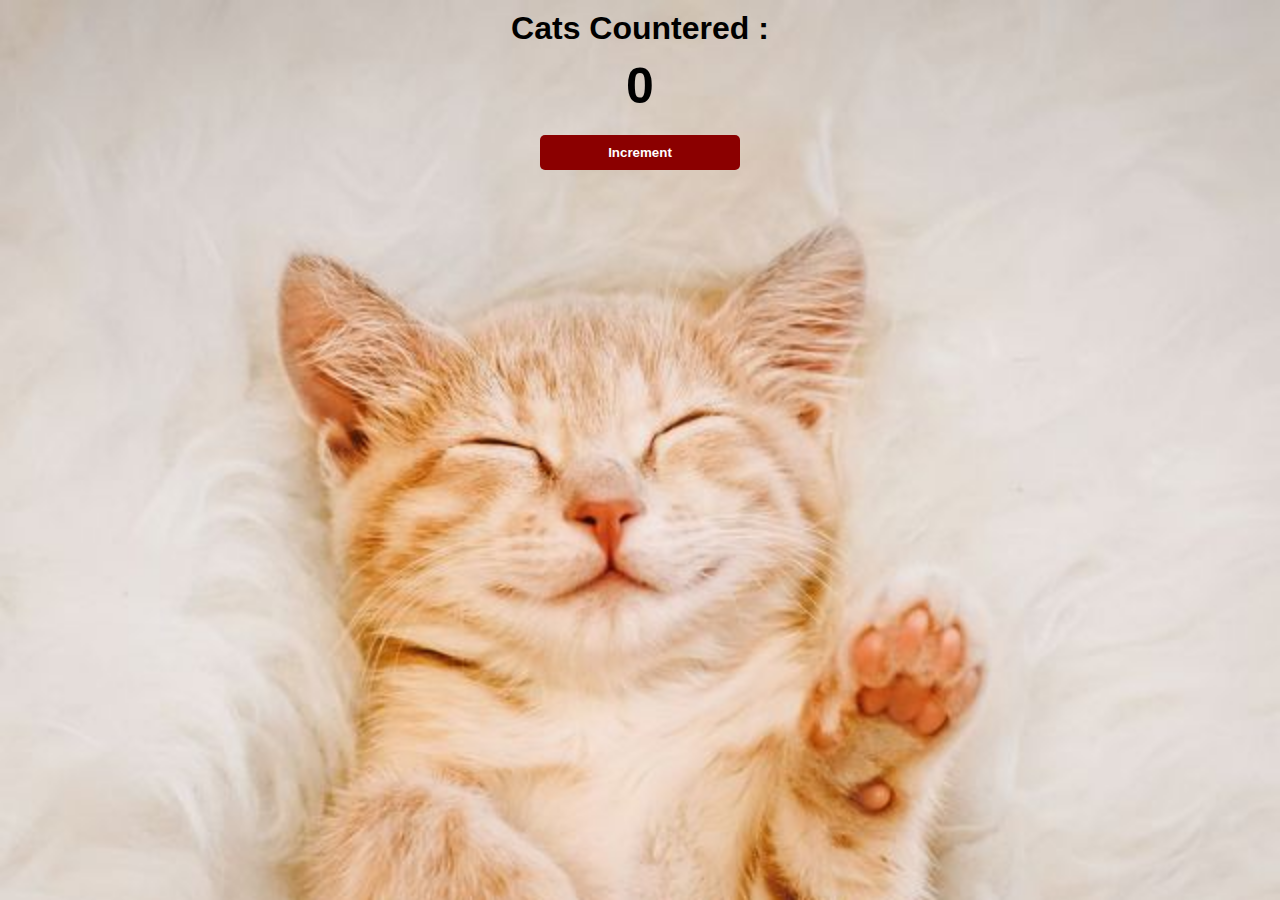
==== passenger_counter_app/index.html @ be04a1c5 "added new passenger cat counter app, initialized files" ====
<!DOCTYPE html>
<html lang="en">
<head>
    <meta charset="UTF-8">
    <meta http-equiv="X-UA-Compatible" content="IE=edge">
    <meta name="viewport" content="width=device-width, initial-scale=1.0">
    <title>Document</title>
    <link rel="stylesheet" href="index.css">
</head>
<body>
    <h1>Cats Countered : </h1>
    <h2 id="count-el">0</h2>

    <!-- button to control increment  -->
    <button id="increment-btn">Increment</button>

    <script src="index.js"></script>
</body>
</html>
---- passenger_counter_app/index.css ----
body {
    background-image: url("station.jpg");
    background-size: cover;
    font-family: -apple-system, BlinkMacSystemFont, 'Segoe UI', Roboto, Oxygen, Ubuntu, Cantarell, 'Open Sans', 'Helvetica Neue', sans-serif;
    font-weight: bold;
    text-align: center;
}

h1 {
    margin-top: 10px;
    margin-bottom: 10px;
}

h2 {
    font-size: 50px;
    margin-top: 0;
    margin-bottom: 20px;
}

button {
    border: none;
    padding-top: 10px;
    padding-bottom: 10px;
    color: white;
    font-weight: bold;
    width: 200px;
    margin-bottom: 5px;
    border-radius: 5px;
}

#increment-btn {
    background: darkred;
}

#save-btn {
    background: darkgreen;
}
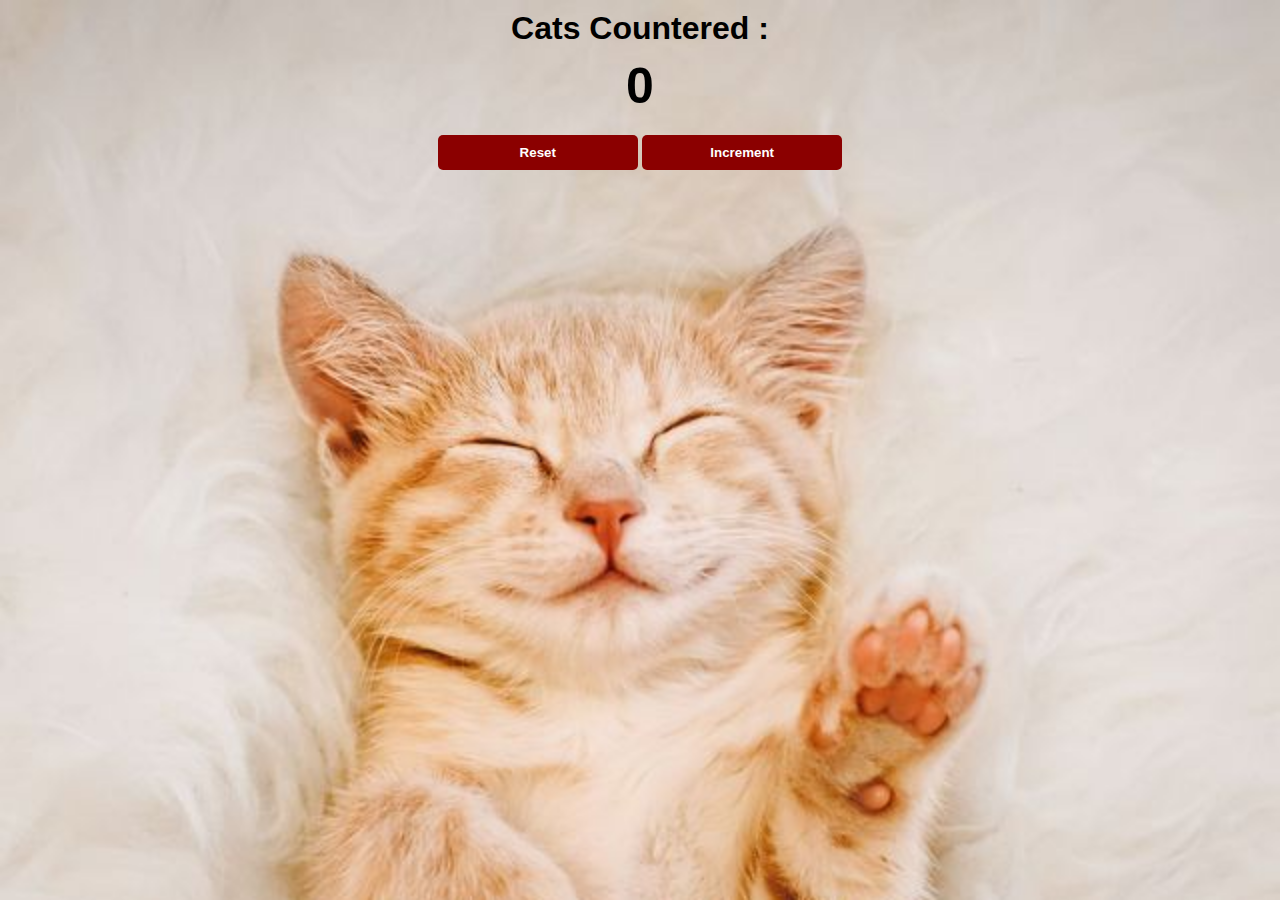
==== commit 112b78ba: "created counting app" ====
--- a/passenger_counter_app/index.html
+++ b/passenger_counter_app/index.html
@@ -12,7 +12,9 @@
     <h2 id="count-el">0</h2>
 
     <!-- button to control increment  -->
-    <button id="increment-btn">Increment</button>
+    <!-- <button type="button" onclick="alert('Button was clicked!')">Click Me!</button> -->
+    <button type="button" id="increment-btn" onclick="reset()">Reset</button>
+    <button type="button" id="increment-btn" onclick="increment()">Increment</button>
 
     <script src="index.js"></script>
 </body>
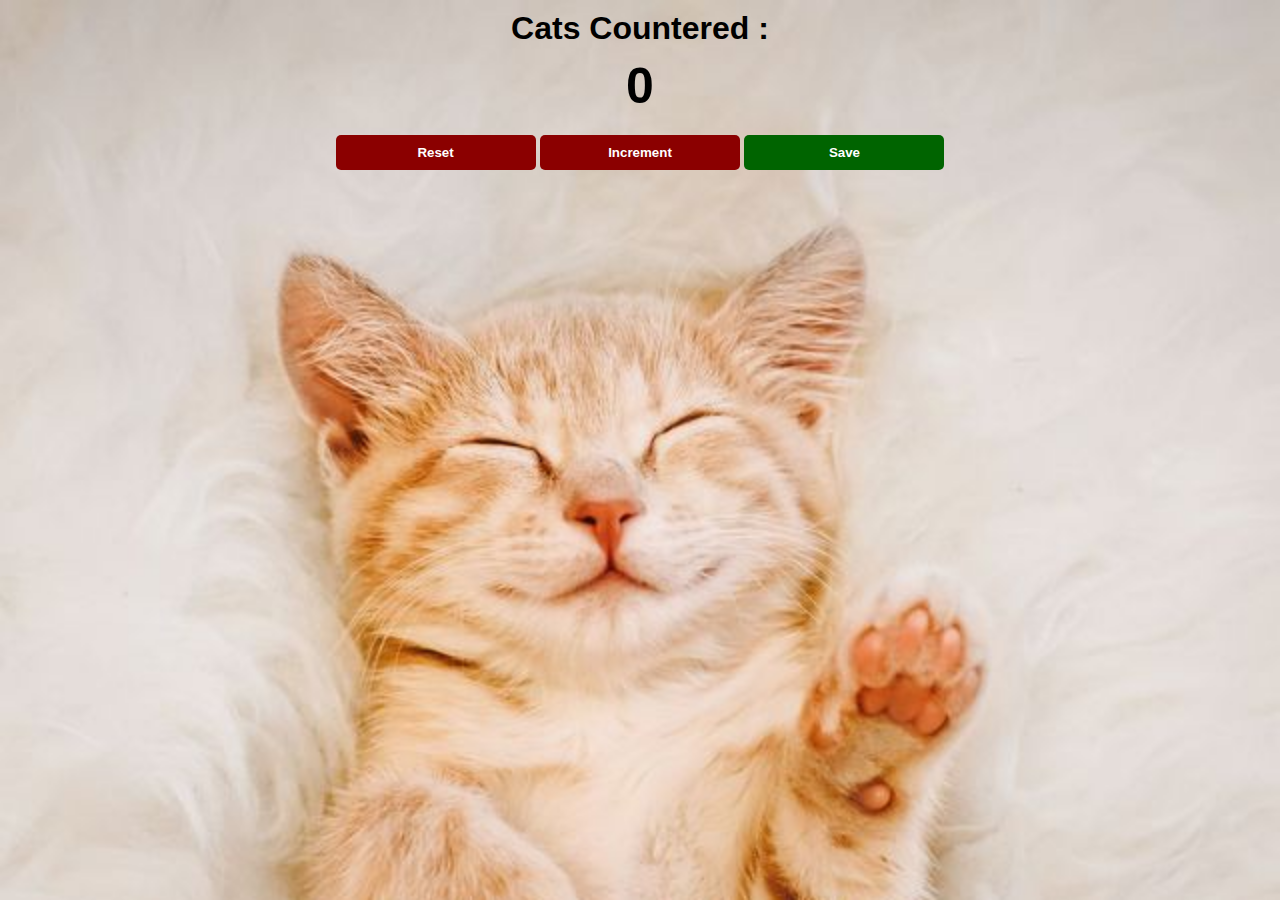
==== commit 56368278: "updates scripts" ====
--- a/passenger_counter_app/index.html
+++ b/passenger_counter_app/index.html
@@ -15,6 +15,7 @@
     <!-- <button type="button" onclick="alert('Button was clicked!')">Click Me!</button> -->
     <button type="button" id="increment-btn" onclick="reset()">Reset</button>
     <button type="button" id="increment-btn" onclick="increment()">Increment</button>
+    <button type="button" id="save-btn" onclick="save()">Save</button>
 
     <script src="index.js"></script>
 </body>
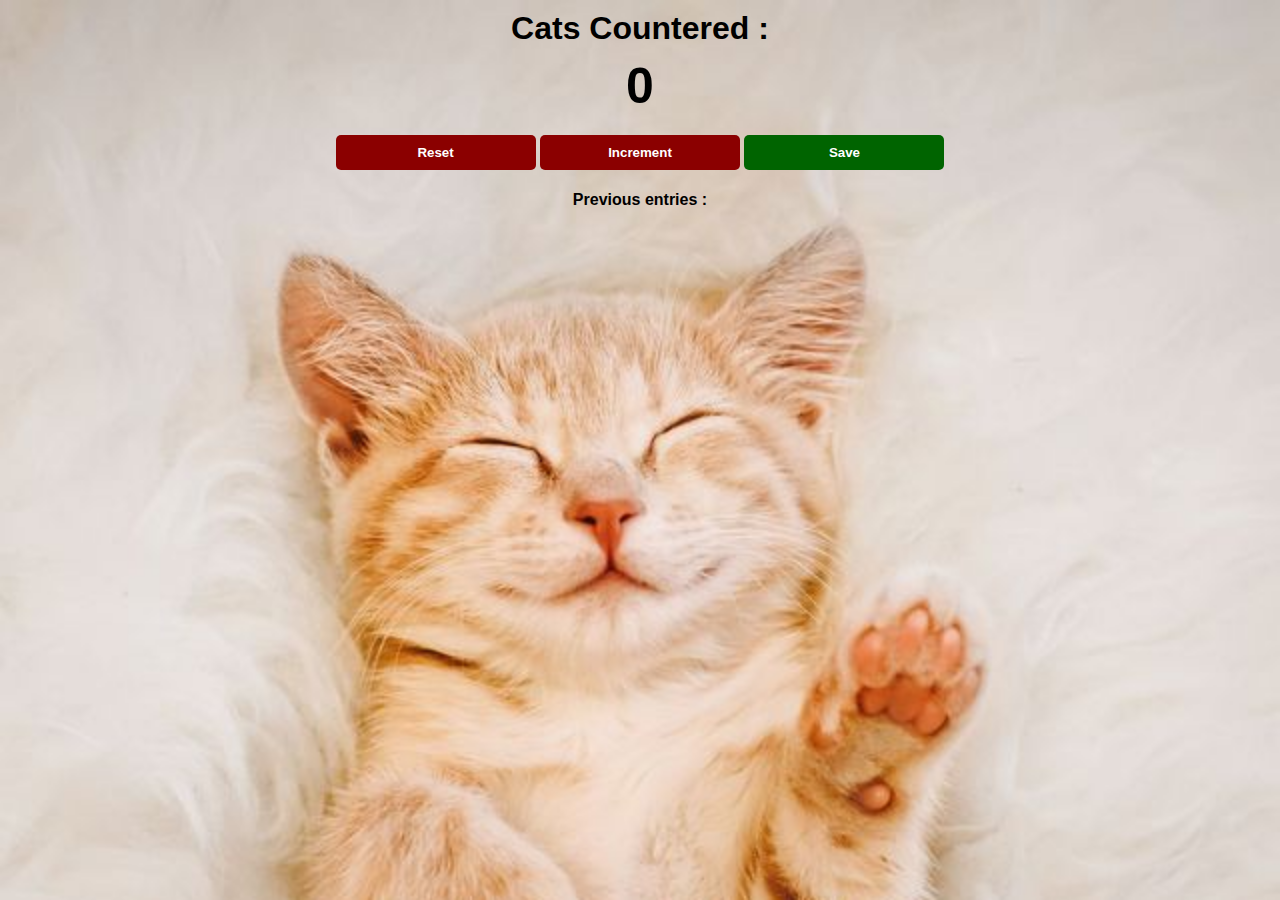
==== commit 011b234b: "modified scripts" ====
--- a/passenger_counter_app/index.html
+++ b/passenger_counter_app/index.html
@@ -17,6 +17,8 @@
     <button type="button" id="increment-btn" onclick="increment()">Increment</button>
     <button type="button" id="save-btn" onclick="save()">Save</button>
 
+    <p id="save-el">Previous entries : </p>
+
     <script src="index.js"></script>
 </body>
 </html>